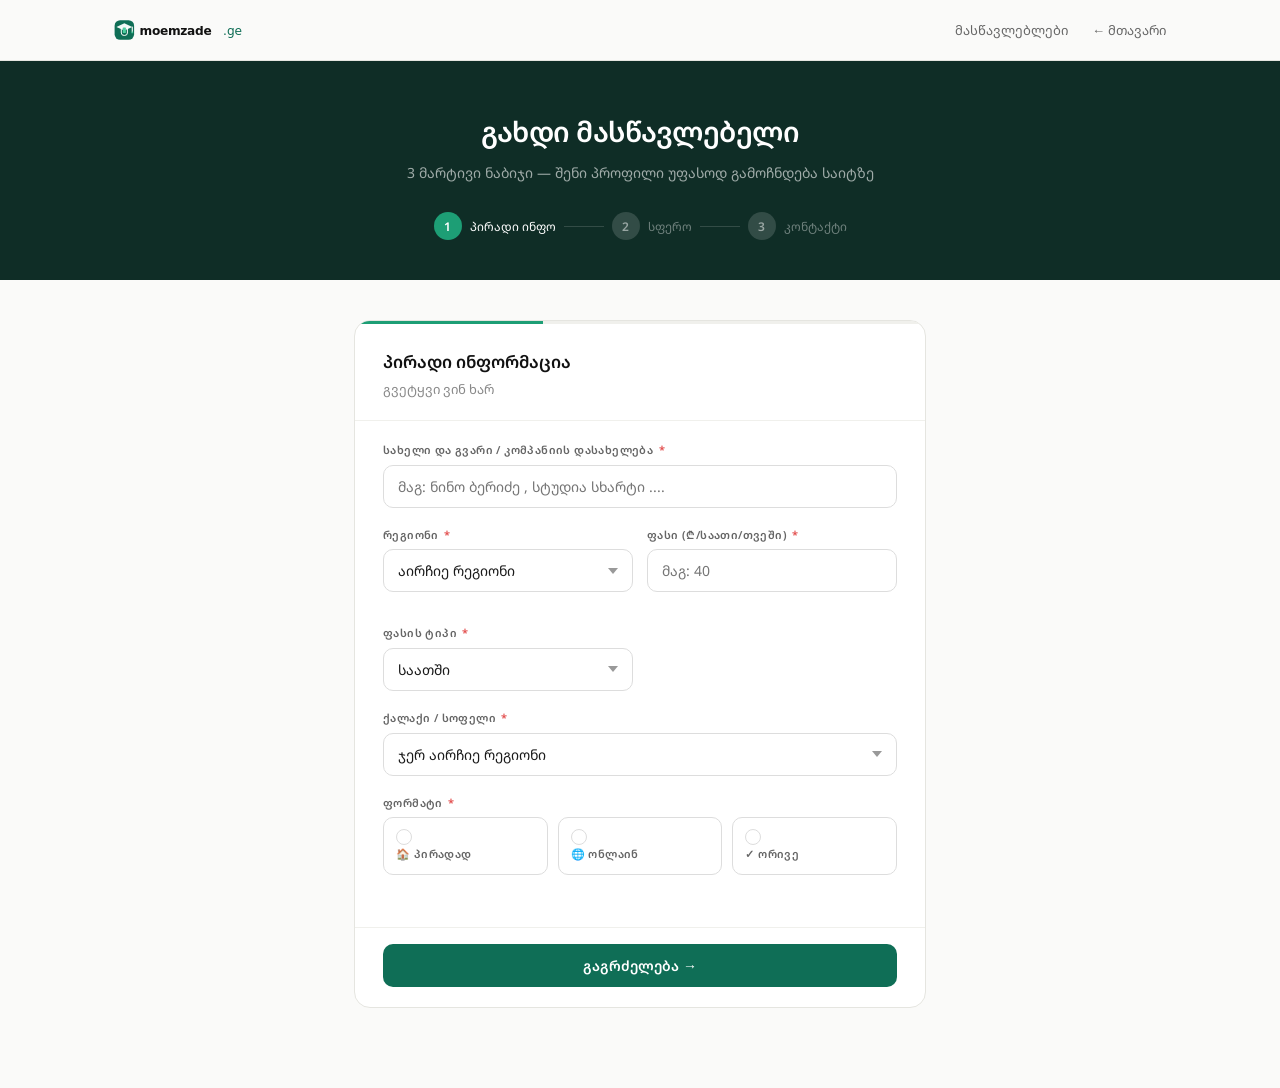
==== register/index.html @ d19ee2f3 "Add clean register route" ====
<!doctype html>
<html lang="ka">
<head>
  <meta charset="utf-8">
  <meta name="viewport" content="width=device-width,initial-scale=1">
  <title>გახდი მასწავლებელი — Moemzade</title>
  <script>
    location.replace('../register.html' + location.search + location.hash);
  </script>
</head>
<body>
  <a href="../register.html">რეგისტრაციაზე გადასვლა</a>
</body>
</html>
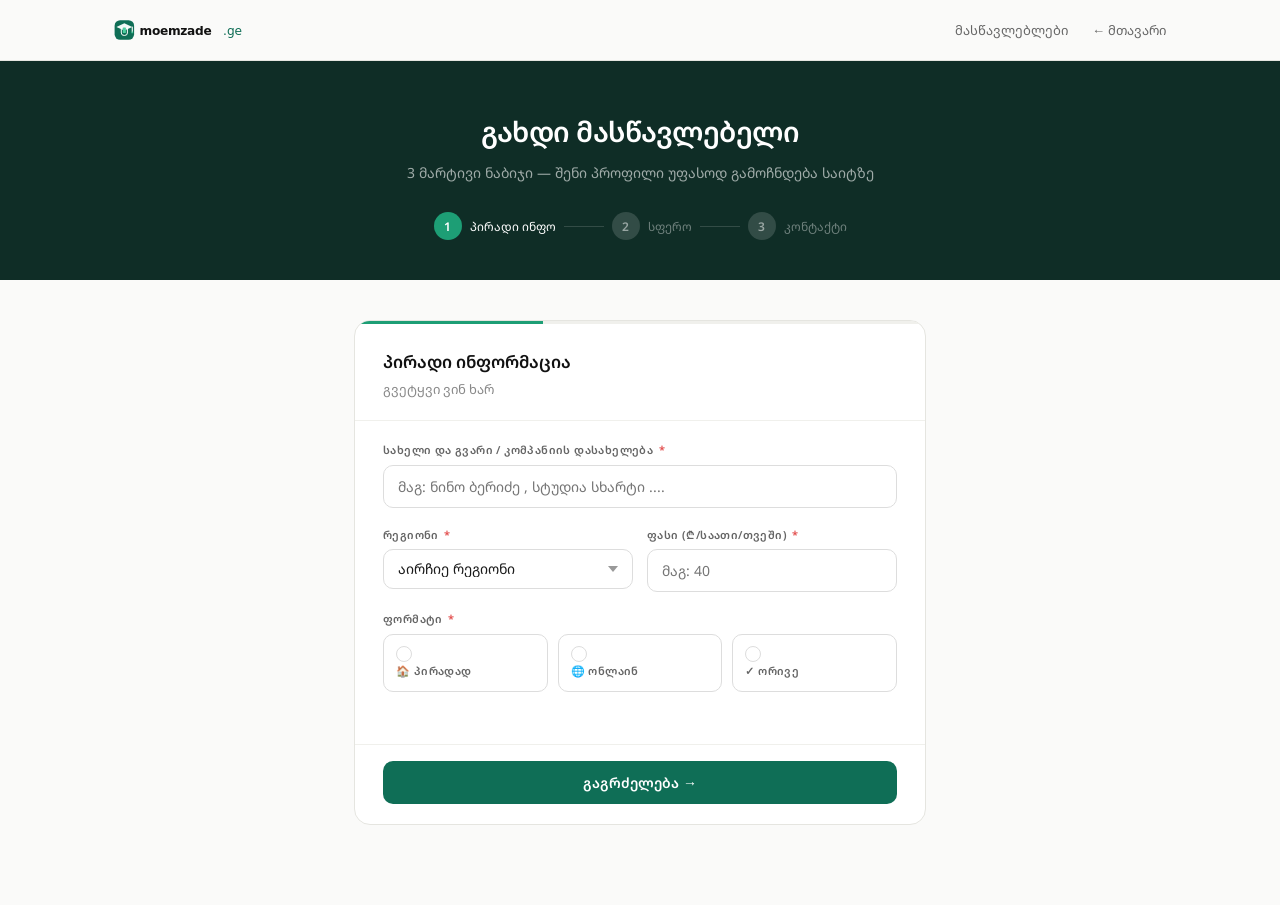
==== commit 6bdecc07: "Make clean register route render without html redirect" ====
--- a/register/index.html
+++ b/register/index.html
@@ -3,12 +3,25 @@
 <head>
   <meta charset="utf-8">
   <meta name="viewport" content="width=device-width,initial-scale=1">
+  <base href="../">
   <title>გახდი მასწავლებელი — Moemzade</title>
+</head>
+<body class="reg-page">
   <script>
-    location.replace('../register.html' + location.search + location.hash);
+    fetch('register.html')
+      .then(r => r.text())
+      .then(html => {
+        const doc = new DOMParser().parseFromString(html, 'text/html');
+        document.head.innerHTML = '<base href="../">' + doc.head.innerHTML;
+        document.body.innerHTML = doc.body.innerHTML;
+        document.body.className = 'reg-page';
+        const s1 = document.createElement('script');
+        s1.src = 'script.js';
+        document.body.appendChild(s1);
+        const s2 = document.createElement('script');
+        s2.src = 'clean-routes.js';
+        document.body.appendChild(s2);
+      });
   </script>
-</head>
-<body>
-  <a href="../register.html">რეგისტრაციაზე გადასვლა</a>
 </body>
 </html>
